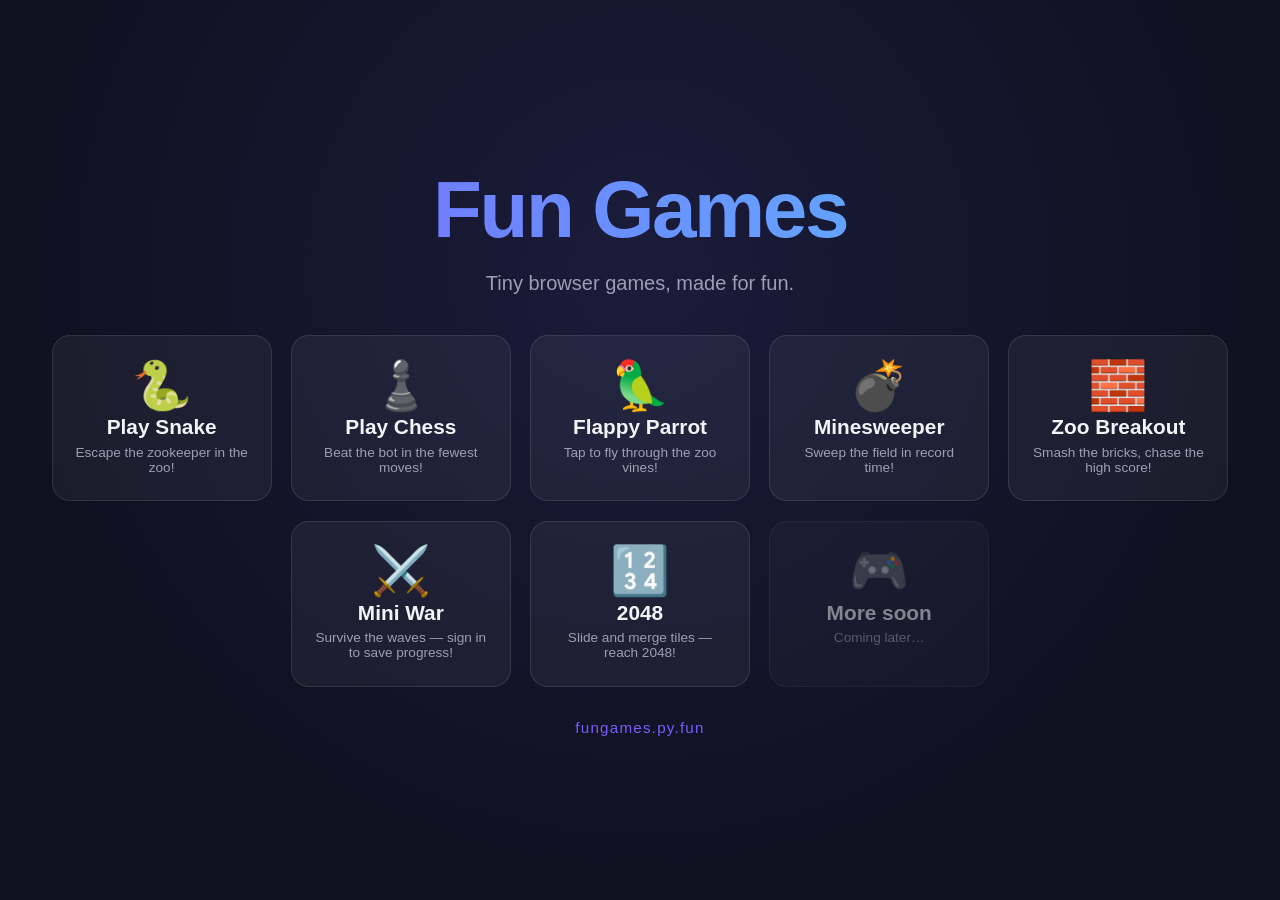
==== index.html @ 3dcd342f "Initial commit: FunGames multi-game Flask site. Save the fungames project (snake, 2048, chess, and m" ====
<!DOCTYPE html>
<html lang="en">
<head>
  <meta charset="UTF-8" />
  <meta name="viewport" content="width=device-width, initial-scale=1.0" />
  <title>Fun Games</title>
  <meta name="description" content="fungames.py.fun — coming soon." />
  <link rel="stylesheet" href="style.css" />
</head>
<body>
  <main class="container">
    <h1>Fun Games</h1>
    <p class="tagline">Tiny browser games, made for fun.</p>

    <div class="games-grid">
      <a class="game-card" href="snake.html">
        <span class="game-emoji" aria-hidden="true">🐍</span>
        <span class="game-name">Play Snake</span>
        <span class="game-sub">Escape the zookeeper in the zoo!</span>
      </a>
      <a class="game-card" href="chess.html">
        <span class="game-emoji" aria-hidden="true">♟️</span>
        <span class="game-name">Play Chess</span>
        <span class="game-sub">Beat the bot in the fewest moves!</span>
      </a>
      <a class="game-card" href="flappy.html">
        <span class="game-emoji" aria-hidden="true">🦜</span>
        <span class="game-name">Flappy Parrot</span>
        <span class="game-sub">Tap to fly through the zoo vines!</span>
      </a>
      <a class="game-card" href="mines.html">
        <span class="game-emoji" aria-hidden="true">💣</span>
        <span class="game-name">Minesweeper</span>
        <span class="game-sub">Sweep the field in record time!</span>
      </a>
      <a class="game-card" href="breakout.html">
        <span class="game-emoji" aria-hidden="true">🧱</span>
        <span class="game-name">Zoo Breakout</span>
        <span class="game-sub">Smash the bricks, chase the high score!</span>
      </a>
      <a class="game-card" href="miniwar.html">
        <span class="game-emoji" aria-hidden="true">⚔️</span>
        <span class="game-name">Mini War</span>
        <span class="game-sub">Survive the waves — sign in to save progress!</span>
      </a>
      <a class="game-card" href="2048.html">
        <span class="game-emoji" aria-hidden="true">🔢</span>
        <span class="game-name">2048</span>
        <span class="game-sub">Slide and merge tiles — reach 2048!</span>
      </a>
      <div class="game-card soon" aria-disabled="true">
        <span class="game-emoji" aria-hidden="true">🎮</span>
        <span class="game-name">More soon</span>
        <span class="game-sub">Coming later…</span>
      </div>
    </div>

    <p class="domain">fungames.py.fun</p>
  </main>
</body>
</html>
---- style.css ----
:root {
  --bg: #0f1020;
  --fg: #f4f4f8;
  --accent: #7c5cff;
  --muted: #9aa0b4;
}

* {
  box-sizing: border-box;
  margin: 0;
  padding: 0;
}

html,
body {
  height: 100%;
}

body {
  font-family: -apple-system, BlinkMacSystemFont, "Segoe UI", Roboto, Helvetica,
    Arial, sans-serif;
  background: radial-gradient(circle at 50% 30%, #1a1c3a 0%, var(--bg) 70%);
  color: var(--fg);
  display: flex;
  align-items: center;
  justify-content: center;
  min-height: 100vh;
  text-align: center;
}

.container {
  padding: 2rem;
}

h1 {
  font-size: clamp(2.5rem, 8vw, 5rem);
  letter-spacing: -0.03em;
  background: linear-gradient(90deg, var(--accent), #57c6ff);
  -webkit-background-clip: text;
  background-clip: text;
  -webkit-text-fill-color: transparent;
}

.tagline {
  margin-top: 1rem;
  font-size: 1.25rem;
  color: var(--muted);
}

.domain {
  margin-top: 2rem;
  font-size: 0.95rem;
  letter-spacing: 0.08em;
  color: var(--accent);
  text-transform: lowercase;
}

.games-grid {
  margin-top: 2.5rem;
  display: flex;
  flex-wrap: wrap;
  gap: 1.2rem;
  justify-content: center;
}

.game-card {
  display: flex;
  flex-direction: column;
  align-items: center;
  gap: 0.35rem;
  width: 220px;
  padding: 1.6rem 1.2rem;
  text-decoration: none;
  color: var(--fg);
  background: rgba(255, 255, 255, 0.05);
  border: 1px solid rgba(255, 255, 255, 0.1);
  border-radius: 18px;
  transition: transform 0.15s ease, box-shadow 0.25s ease, border-color 0.25s;
}

.game-card:hover {
  transform: translateY(-4px);
  border-color: rgba(124, 92, 255, 0.6);
  box-shadow: 0 16px 40px rgba(124, 92, 255, 0.25);
}

.game-card .game-emoji {
  font-size: 3rem;
  line-height: 1;
}

.game-card .game-name {
  font-size: 1.3rem;
  font-weight: 700;
}

.game-card .game-sub {
  font-size: 0.85rem;
  color: var(--muted);
}

.game-card.soon {
  opacity: 0.5;
  cursor: default;
}
.game-card.soon:hover {
  transform: none;
  border-color: rgba(255, 255, 255, 0.1);
  box-shadow: none;
}
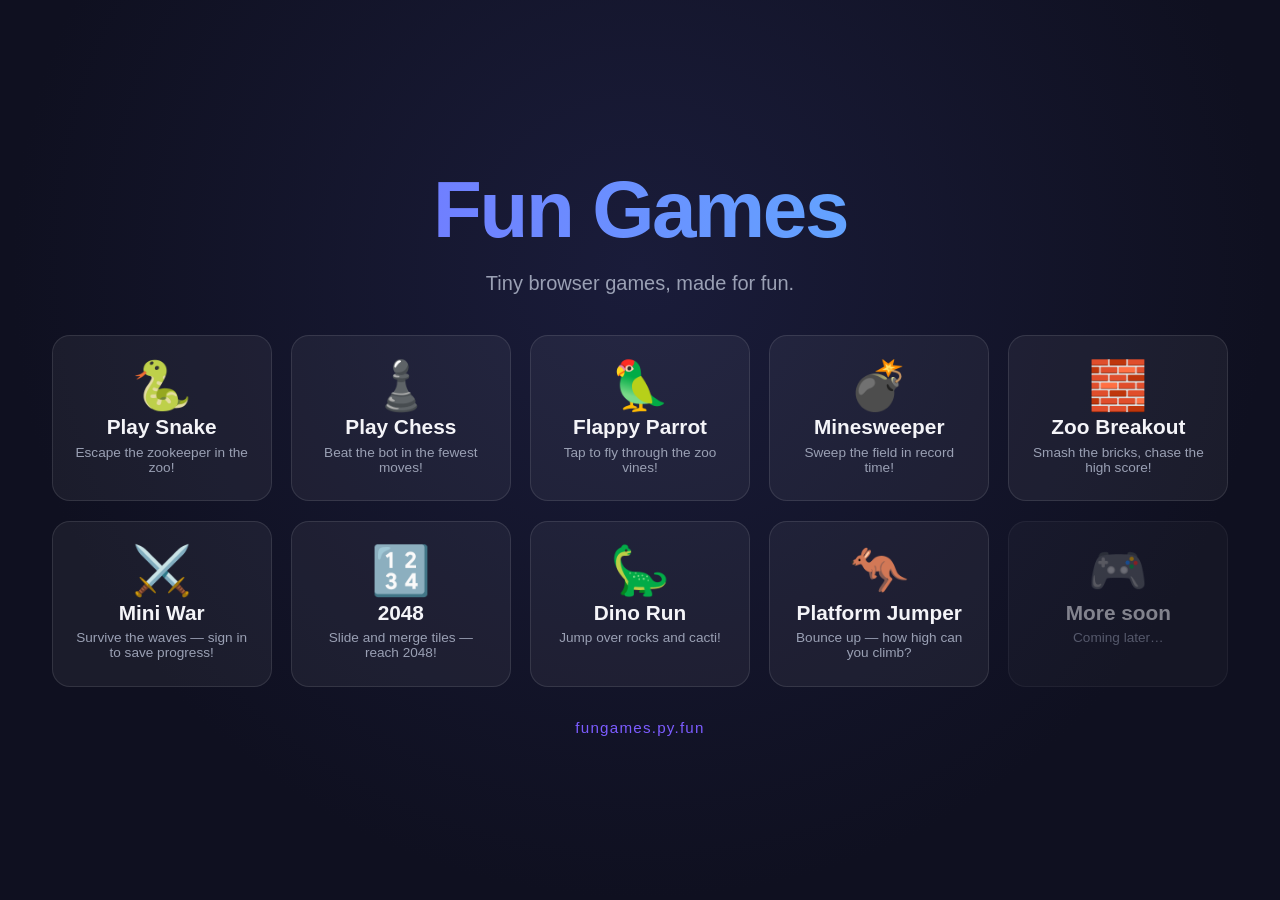
==== commit dad24f94: "Add Dino Run and Platform Jumper, shared device identity, and announce system. Sync game updates, le" ====
--- a/index.html
+++ b/index.html
@@ -48,6 +48,16 @@
         <span class="game-name">2048</span>
         <span class="game-sub">Slide and merge tiles — reach 2048!</span>
       </a>
+      <a class="game-card" href="dino.html">
+        <span class="game-emoji" aria-hidden="true">🦕</span>
+        <span class="game-name">Dino Run</span>
+        <span class="game-sub">Jump over rocks and cacti!</span>
+      </a>
+      <a class="game-card" href="platform.html">
+        <span class="game-emoji" aria-hidden="true">🦘</span>
+        <span class="game-name">Platform Jumper</span>
+        <span class="game-sub">Bounce up — how high can you climb?</span>
+      </a>
       <div class="game-card soon" aria-disabled="true">
         <span class="game-emoji" aria-hidden="true">🎮</span>
         <span class="game-name">More soon</span>
@@ -57,5 +67,6 @@
 
     <p class="domain">fungames.py.fun</p>
   </main>
+  <script src="announce.js?v=4"></script>
 </body>
 </html>
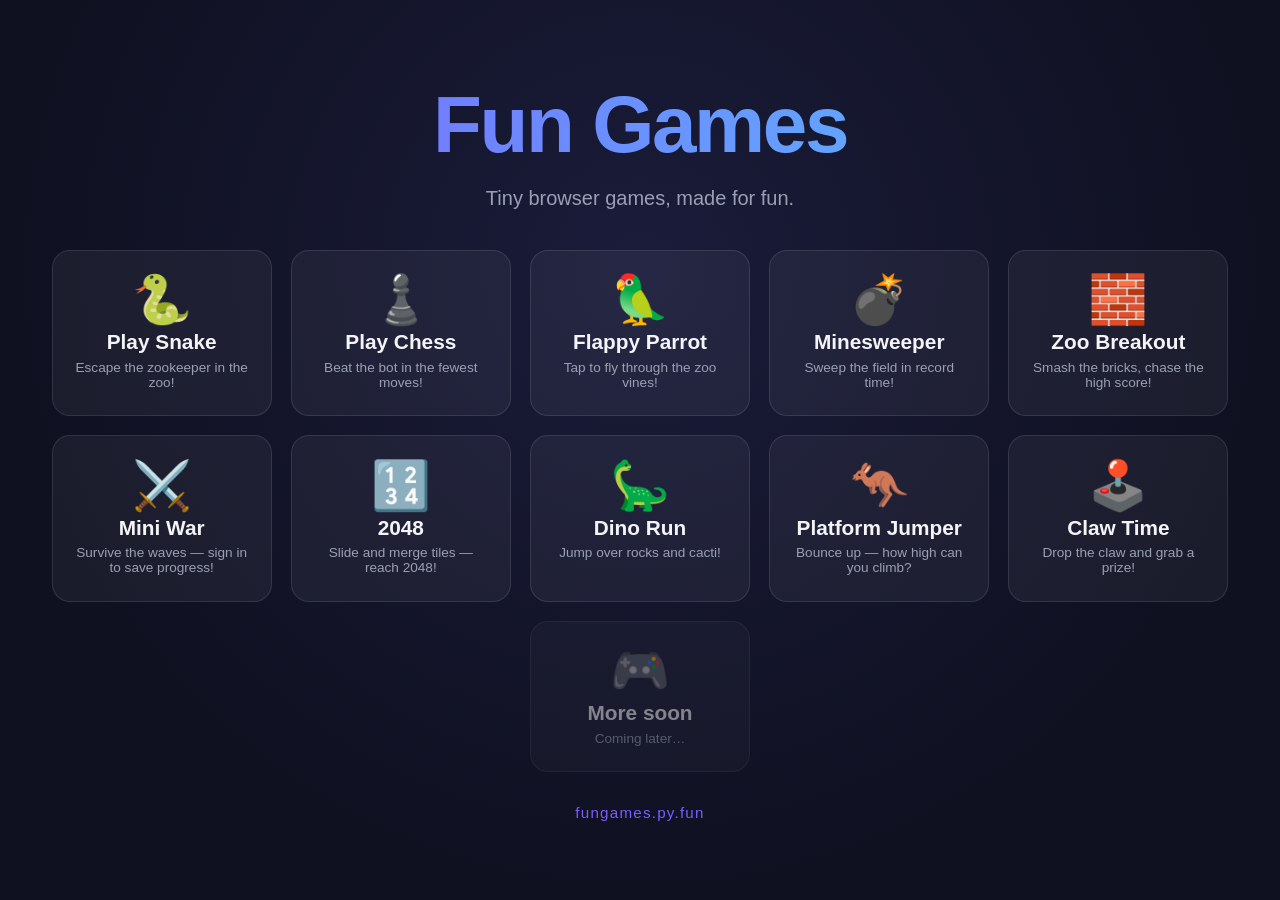
==== commit 17423b93: "Add Claw Time arcade game with prizes, lights, and Start Now screen. Co-authored-by: Cursor <cursora" ====
--- a/index.html
+++ b/index.html
@@ -58,6 +58,11 @@
         <span class="game-name">Platform Jumper</span>
         <span class="game-sub">Bounce up — how high can you climb?</span>
       </a>
+      <a class="game-card" href="claw.html">
+        <span class="game-emoji" aria-hidden="true">🕹️</span>
+        <span class="game-name">Claw Time</span>
+        <span class="game-sub">Drop the claw and grab a prize!</span>
+      </a>
       <div class="game-card soon" aria-disabled="true">
         <span class="game-emoji" aria-hidden="true">🎮</span>
         <span class="game-name">More soon</span>
